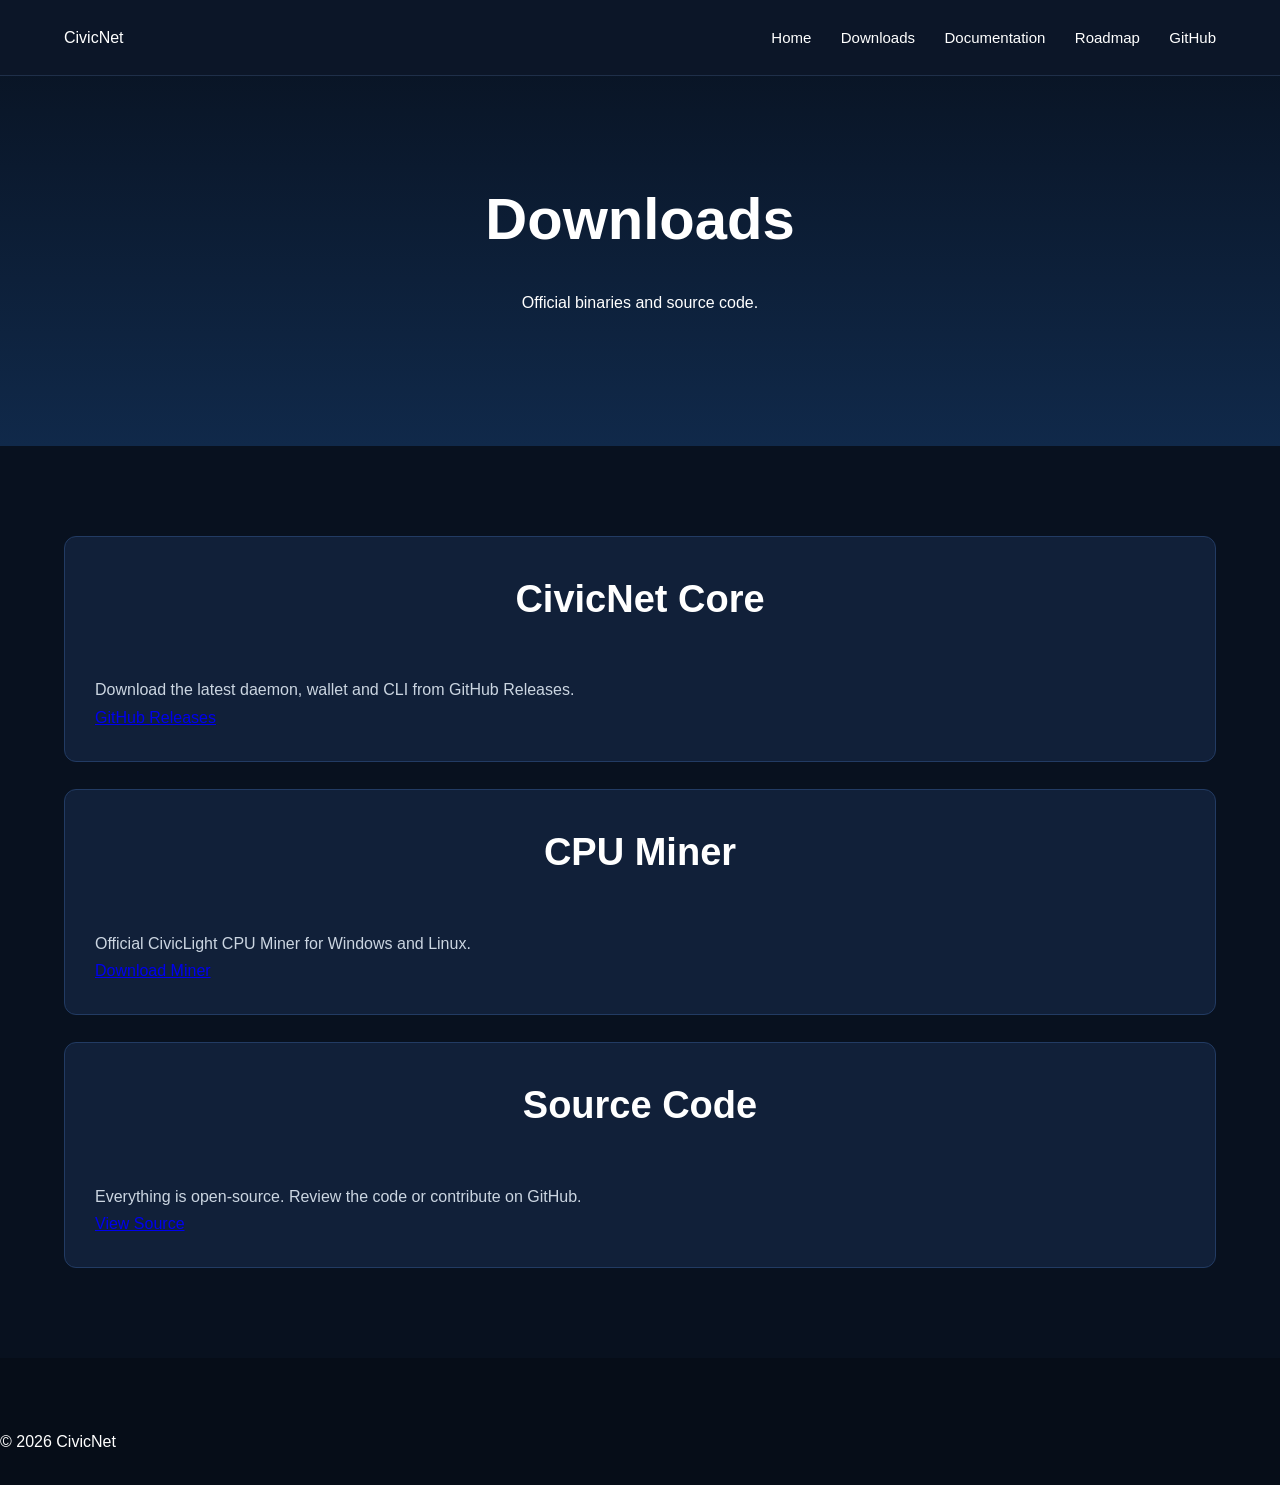
==== downloads.html @ 4aecd9e3 "Add files via upload" ====
<!DOCTYPE html>
<html lang="en">
<head>
<meta charset="UTF-8">
<meta name="viewport" content="width=device-width, initial-scale=1.0">
<title>CivicNet Downloads</title>

<link rel="stylesheet" href="style.css">
<script defer src="script.js"></script>
</head>

<body>

<header>

<div class="container nav">

<div class="logo">
CivicNet
</div>

<nav>

<a href="index.html">Home</a>
<a href="downloads.html">Downloads</a>
<a href="docs.html">Documentation</a>
<a href="roadmap.html">Roadmap</a>
<a href="https://github.com/CivicLight" target="_blank">GitHub</a>

</nav>

</div>

</header>

<section class="hero small">

<div class="container">

<h1>Downloads</h1>

<p>Official binaries and source code.</p>

</div>

</section>

<section>

<div class="container">

<div class="card">

<h2>CivicNet Core</h2>

<p>
Download the latest daemon, wallet and CLI from GitHub Releases.
</p>

<a class="button" href="https://github.com/CivicLight" target="_blank">
GitHub Releases
</a>

</div>

<br>

<div class="card">

<h2>CPU Miner</h2>

<p>
Official CivicLight CPU Miner for Windows and Linux.
</p>

<a class="button" href="https://github.com/CivicLight" target="_blank">
Download Miner
</a>

</div>

<br>

<div class="card">

<h2>Source Code</h2>

<p>
Everything is open-source.
Review the code or contribute on GitHub.
</p>

<a class="button" href="https://github.com/CivicLight" target="_blank">
View Source
</a>

</div>

</div>

</section>

<footer>

<p>
© <span id="year"></span> CivicNet
</p>

</footer>

</body>
</html>
---- style.css ----
/* ===========================
   CivicNet Official Website
   =========================== */

*{
    margin:0;
    padding:0;
    box-sizing:border-box;
}

html{
    scroll-behavior:smooth;
}

body{

    font-family:Arial,Helvetica,sans-serif;

    background:#08111f;

    color:#ffffff;

    line-height:1.7;

}

/* ========================= */

.container{

    width:90%;

    max-width:1200px;

    margin:auto;

}

/* ========================= */

header{

    position:fixed;

    top:0;

    left:0;

    width:100%;

    background:#0c1628;

    border-bottom:1px solid #1f2f49;

    z-index:999;

}

header .container{

    display:flex;

    justify-content:space-between;

    align-items:center;

    height:75px;

}

.logo h2{

    color:#4fd1ff;

    font-size:30px;

}

nav a{

    color:white;

    text-decoration:none;

    margin-left:25px;

    transition:.3s;

    font-size:15px;

}

nav a:hover{

    color:#4fd1ff;

}

/* ========================= */

.hero{

    padding-top:170px;

    padding-bottom:130px;

    text-align:center;

    background:linear-gradient(180deg,#08111f,#10294a);

}

.hero h1{

    font-size:58px;

    margin-bottom:20px;

}

.subtitle{

    color:#bfcde2;

    font-size:24px;

    margin-bottom:40px;

}

.hero-buttons{

    display:flex;

    justify-content:center;

    gap:20px;

    flex-wrap:wrap;

}

/* ========================= */

.btn{

    display:inline-block;

    background:#1d9bf0;

    color:white;

    padding:15px 35px;

    border-radius:8px;

    text-decoration:none;

    transition:.3s;

}

.btn:hover{

    transform:translateY(-3px);

    background:#32b1ff;

}

.secondary{

    background:#16a34a;

}

.secondary:hover{

    background:#1bc15b;

}

/* ========================= */

section{

    padding:90px 0;

}

section h2{

    text-align:center;

    font-size:38px;

    margin-bottom:45px;

}

/* ========================= */

.about p{

    max-width:900px;

    margin:auto;

    color:#c9d5e5;

    margin-bottom:20px;

    text-align:center;

}

/* ========================= */

.grid{

    display:grid;

    grid-template-columns:repeat(auto-fit,minmax(280px,1fr));

    gap:25px;

}

/* ========================= */

.card{

    background:#112039;

    border:1px solid #223b63;

    padding:30px;

    border-radius:12px;

    transition:.3s;

}

.card:hover{

    transform:translateY(-8px);

    border-color:#4fd1ff;

}

.card h3{

    margin-bottom:15px;

    color:#4fd1ff;

}

.card p{

    color:#cbd5e1;

}

/* ========================= */

table{

    width:100%;

    border-collapse:collapse;

    background:#112039;

    border-radius:10px;

    overflow:hidden;

}

table td{

    padding:18px;

    border-bottom:1px solid #233b61;

}

table tr:nth-child(even){

    background:#162947;

}

/* ========================= */

.done{

    border-left:5px solid #22c55e;

}

.progress{

    border-left:5px solid orange;

}

/* ========================= */

.cta{

    text-align:center;

    background:linear-gradient(90deg,#0b1830,#163962);

}

.cta p{

    margin-top:15px;

    margin-bottom:35px;

    color:#d8e6f6;

}

/* ========================= */

footer{

    background:#060d18;

    padding:70px 0 30px;

}

.footer-grid{

    display:grid;

    grid-template-columns:repeat(auto-fit,minmax(250px,1fr));

    gap:40px;

}

footer h3{

    margin-bottom:15px;

    color:#4fd1ff;

}

footer ul{

    list-style:none;

}

footer li{

    margin-bottom:10px;

}

footer a{

    color:#b8c7dc;

    text-decoration:none;

}

footer a:hover{

    color:#4fd1ff;

}

hr{

    border:none;

    border-top:1px solid #223654;

    margin:40px 0;

}

.copyright{

    text-align:center;

    color:#90a5c0;

}

/* ========================= */

@media(max-width:900px){

header .container{

    flex-direction:column;

    height:auto;

    padding:20px;

}

nav{

    margin-top:15px;

}

nav a{

    display:inline-block;

    margin:10px;

}

.hero{

    padding-top:220px;

}

.hero h1{

    font-size:42px;

}

.subtitle{

    font-size:20px;

}

section h2{

    font-size:30px;

}

}

/* ========================= */

::-webkit-scrollbar{

    width:10px;

}

::-webkit-scrollbar-track{

    background:#08111f;

}

::-webkit-scrollbar-thumb{

    background:#214b83;

}

::-webkit-scrollbar-thumb:hover{

    background:#4fd1ff;

}
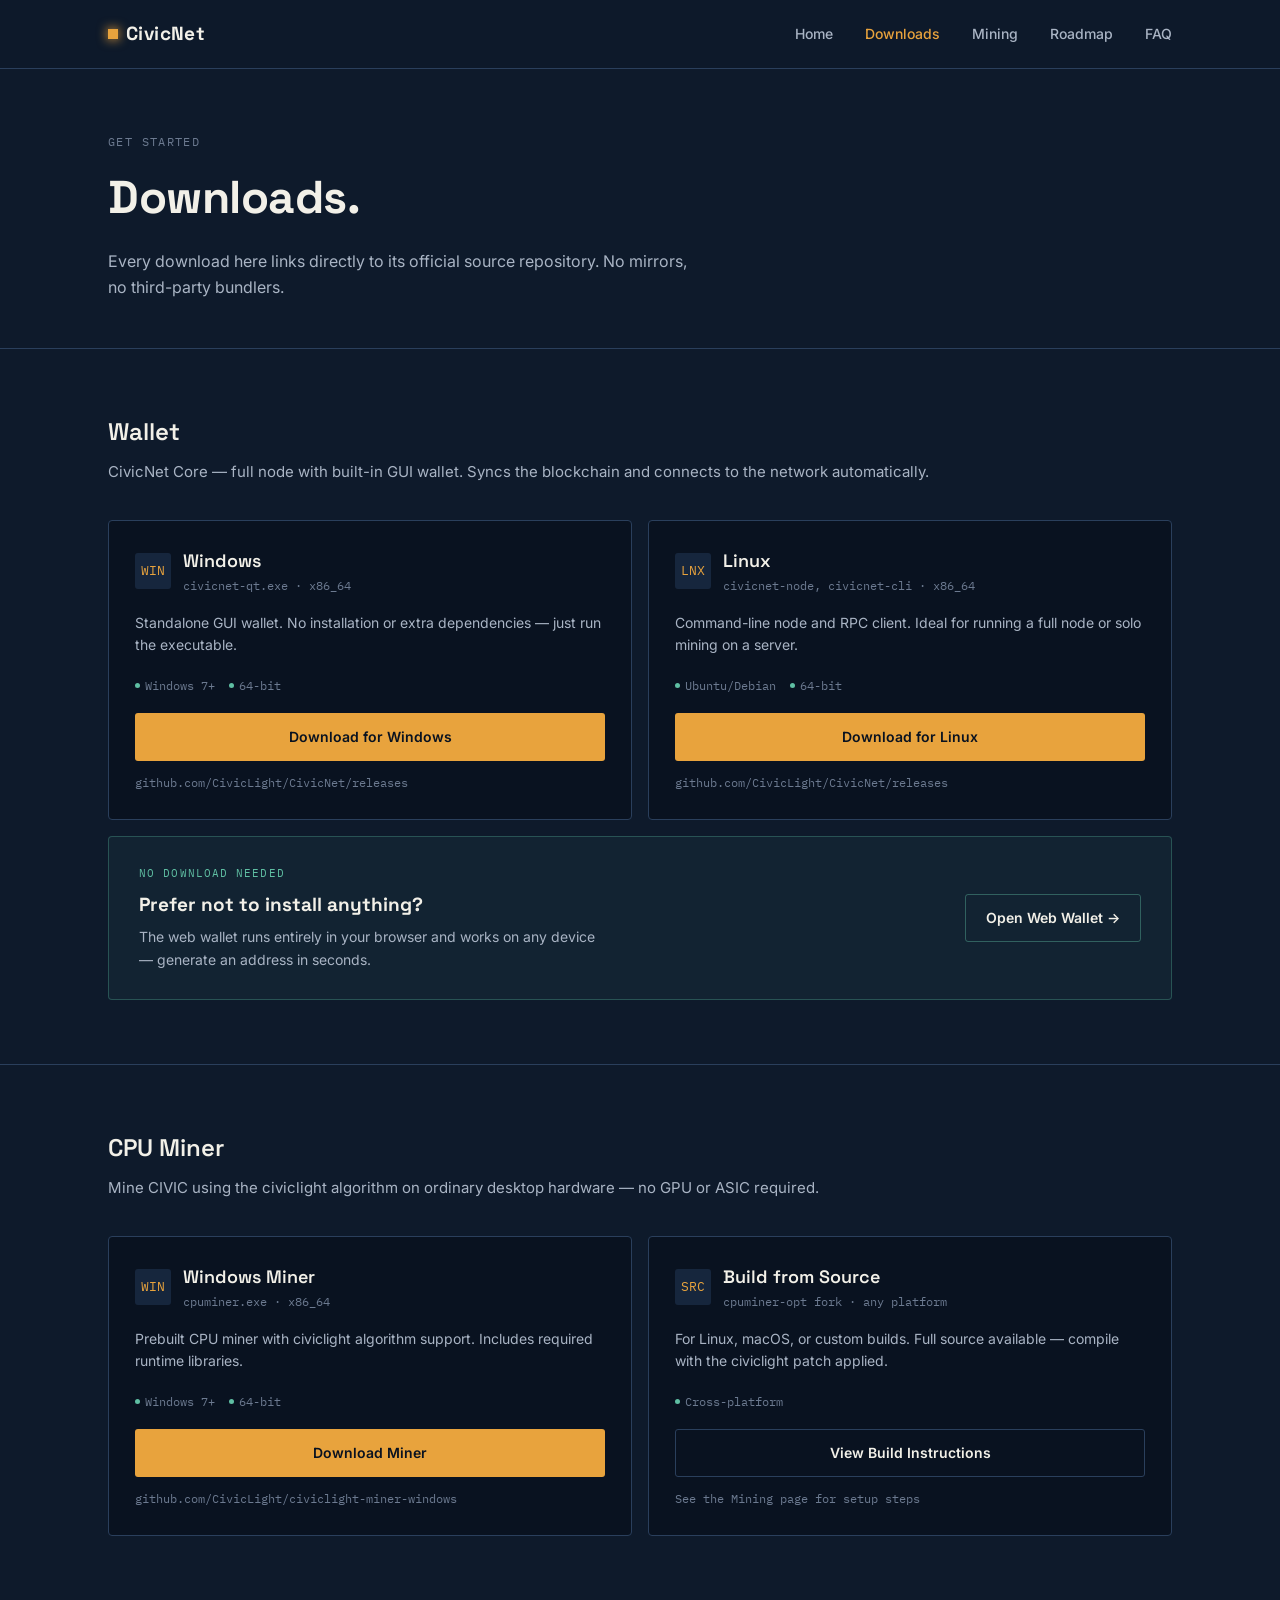
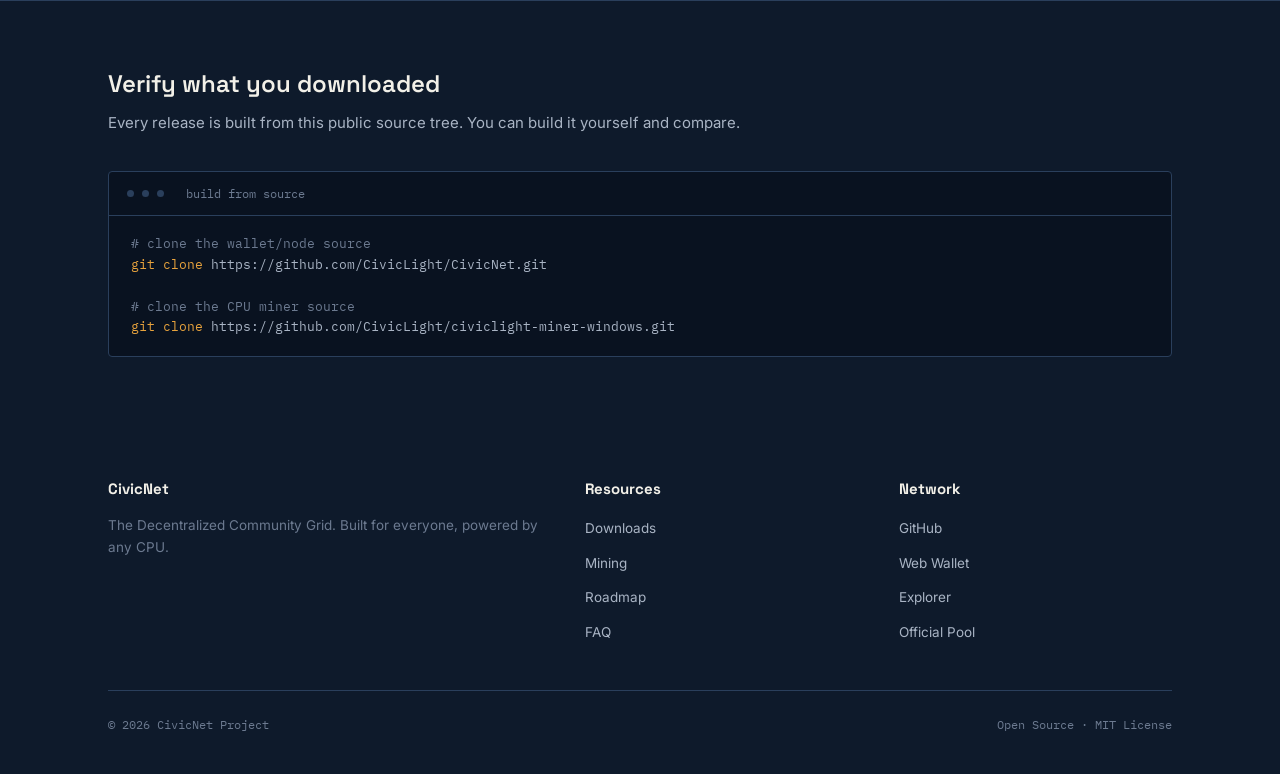
==== commit b38cb083: "Update downloads.html" ====
--- a/downloads.html
+++ b/downloads.html
@@ -3,110 +3,322 @@
 <head>
 <meta charset="UTF-8">
 <meta name="viewport" content="width=device-width, initial-scale=1.0">
-<title>CivicNet Downloads</title>
-
-<link rel="stylesheet" href="style.css">
-<script defer src="script.js"></script>
+<title>Downloads | CivicNet</title>
+<meta name="description" content="Download the CivicNet wallet and CPU miner for Windows and Linux.">
+<link rel="preconnect" href="https://fonts.googleapis.com">
+<link rel="preconnect" href="https://fonts.gstatic.com" crossorigin>
+<link href="https://fonts.googleapis.com/css2?family=Space+Grotesk:wght@400;500;600;700&family=Inter:wght@400;500;600&family=IBM+Plex+Mono:wght@400;500;600&display=swap" rel="stylesheet">
+<style>
+  :root {
+    --bg: #0e1a2b;
+    --bg-deep: #091220;
+    --surface: #16263d;
+    --surface-hi: #1c3050;
+    --line: #2a3f5c;
+    --amber: #e8a33d;
+    --amber-dim: #b57e2b;
+    --teal: #5fbfa3;
+    --text: #f2f0e8;
+    --text-dim: #a9b4c4;
+    --text-faint: #6c7a90;
+    --font-display: 'Space Grotesk', sans-serif;
+    --font-body: 'Inter', sans-serif;
+    --font-mono: 'IBM Plex Mono', monospace;
+  }
+  * { box-sizing: border-box; margin: 0; padding: 0; }
+  html { scroll-behavior: smooth; }
+  body {
+    background: var(--bg);
+    color: var(--text);
+    font-family: var(--font-body);
+    line-height: 1.6;
+    -webkit-font-smoothing: antialiased;
+  }
+  .wrap { max-width: 1120px; margin: 0 auto; padding: 0 28px; }
+  a { color: inherit; text-decoration: none; }
+
+  header {
+    position: sticky; top: 0; z-index: 50;
+    background: rgba(14, 26, 43, 0.88);
+    backdrop-filter: blur(10px);
+    border-bottom: 1px solid var(--line);
+  }
+  header .wrap { height: 68px; display: flex; align-items: center; justify-content: space-between; }
+  .logo { font-family: var(--font-display); font-weight: 700; font-size: 19px; letter-spacing: 0.02em; display: flex; align-items: center; gap: 8px; }
+  .logo .mark { width: 10px; height: 10px; background: var(--amber); box-shadow: 0 0 10px 2px rgba(232,163,61,0.6); }
+  nav { display: flex; gap: 32px; }
+  nav a { font-size: 14px; font-weight: 500; color: var(--text-dim); transition: color 0.15s; }
+  nav a:hover { color: var(--text); }
+  nav a.active { color: var(--amber); }
+
+  .page-head { padding: 64px 0 48px; border-bottom: 1px solid var(--line); }
+  .section-eyebrow { font-family: var(--font-mono); font-size: 11.5px; letter-spacing: 0.12em; text-transform: uppercase; color: var(--text-faint); margin-bottom: 10px; }
+  .page-head h1 { font-family: var(--font-display); font-size: clamp(32px, 4.5vw, 46px); font-weight: 700; letter-spacing: -0.01em; margin-bottom: 14px; }
+  .page-head p { color: var(--text-dim); font-size: 16px; max-width: 600px; }
+
+  section { padding: 64px 0; border-bottom: 1px solid var(--line); }
+  section:last-of-type { border-bottom: none; }
+  .section-head { margin-bottom: 36px; }
+  .section-head h2 { font-family: var(--font-display); font-size: 24px; font-weight: 600; }
+  .section-head p { margin-top: 8px; color: var(--text-dim); font-size: 15px; }
+
+  /* download cards */
+  .dl-grid { display: grid; grid-template-columns: repeat(2, 1fr); gap: 16px; }
+  .dl-card {
+    border: 1px solid var(--line);
+    border-radius: 4px;
+    padding: 26px;
+    background: var(--bg-deep);
+    display: flex;
+    flex-direction: column;
+    transition: border-color 0.15s;
+  }
+  .dl-card:hover { border-color: var(--amber-dim); }
+  .dl-card-top { display: flex; align-items: center; gap: 12px; margin-bottom: 16px; }
+  .os-icon {
+    width: 36px; height: 36px;
+    border-radius: 3px;
+    background: var(--surface);
+    display: flex; align-items: center; justify-content: center;
+    font-family: var(--font-mono);
+    font-size: 13px;
+    color: var(--amber);
+    flex-shrink: 0;
+  }
+  .dl-card h3 { font-family: var(--font-display); font-size: 18px; font-weight: 600; }
+  .dl-card .platform { font-family: var(--font-mono); font-size: 11.5px; color: var(--text-faint); margin-top: 2px; }
+  .dl-card p.desc { font-size: 14px; color: var(--text-dim); margin-bottom: 20px; flex-grow: 1; }
+  .dl-card .meta { display: flex; gap: 14px; margin-bottom: 18px; font-family: var(--font-mono); font-size: 11.5px; color: var(--text-faint); }
+  .dl-card .meta span { display: flex; align-items: center; gap: 5px; }
+  .dl-card .meta .dot { width: 5px; height: 5px; border-radius: 50%; background: var(--teal); }
+
+  .btn {
+    font-family: var(--font-body); font-weight: 600; font-size: 14px;
+    padding: 12px 20px; border-radius: 3px;
+    display: inline-flex; align-items: center; justify-content: center; gap: 8px;
+    transition: all 0.15s; border: 1px solid transparent; width: 100%;
+  }
+  .btn-primary { background: var(--amber); color: var(--bg-deep); }
+  .btn-primary:hover { background: #f3b656; }
+  .btn-outline { border-color: var(--line); color: var(--text); }
+  .btn-outline:hover { border-color: var(--amber-dim); background: var(--surface); }
+  .btn-ghost { color: var(--text-dim); font-size: 13px; padding: 8px 0; width: auto; }
+  .btn-ghost:hover { color: var(--amber); }
+
+  .source-note {
+    font-family: var(--font-mono); font-size: 12px; color: var(--text-faint);
+    margin-top: 12px; display: flex; align-items: center; gap: 6px;
+  }
+  .source-note svg { flex-shrink: 0; opacity: 0.7; }
+  .source-note a { color: var(--text-dim); border-bottom: 1px dotted var(--line); }
+  .source-note a:hover { color: var(--amber); }
+
+  /* web wallet callout */
+  .callout {
+    border: 1px solid rgba(95,191,163,0.3);
+    background: rgba(95,191,163,0.06);
+    border-radius: 4px;
+    padding: 28px 30px;
+    display: flex;
+    align-items: center;
+    justify-content: space-between;
+    gap: 24px;
+  }
+  .callout-text .tag { font-family: var(--font-mono); font-size: 11px; letter-spacing: 0.1em; text-transform: uppercase; color: var(--teal); margin-bottom: 8px; }
+  .callout-text h3 { font-family: var(--font-display); font-size: 19px; margin-bottom: 6px; }
+  .callout-text p { color: var(--text-dim); font-size: 14px; max-width: 460px; }
+  .callout .btn { width: auto; white-space: nowrap; border-color: rgba(95,191,163,0.4); }
+  .callout .btn:hover { background: rgba(95,191,163,0.12); }
+
+  /* verify panel */
+  .specs-panel { background: var(--bg-deep); border: 1px solid var(--line); border-radius: 4px; overflow: hidden; }
+  .specs-panel-head { display: flex; align-items: center; gap: 8px; padding: 12px 18px; border-bottom: 1px solid var(--line); font-family: var(--font-mono); font-size: 12px; color: var(--text-faint); }
+  .specs-panel-head .dot { width: 7px; height: 7px; border-radius: 50%; background: var(--line); }
+  .code-block { padding: 18px 22px; font-family: var(--font-mono); font-size: 13px; color: var(--text-dim); overflow-x: auto; }
+  .code-block .cmd { color: var(--amber); }
+  .code-block .comment { color: var(--text-faint); }
+
+  footer { padding: 56px 0 40px; }
+  .footer-grid { display: grid; grid-template-columns: 1.6fr 1fr 1fr; gap: 40px; padding-bottom: 36px; }
+  .footer-grid h3 { font-family: var(--font-display); font-size: 15px; margin-bottom: 14px; }
+  .footer-grid p { color: var(--text-faint); font-size: 13.5px; }
+  .footer-grid ul { list-style: none; }
+  .footer-grid li { margin-bottom: 9px; }
+  .footer-grid a { color: var(--text-dim); font-size: 13.5px; transition: color 0.15s; }
+  .footer-grid a:hover { color: var(--amber); }
+  .footer-bottom { border-top: 1px solid var(--line); padding-top: 24px; display: flex; justify-content: space-between; font-family: var(--font-mono); font-size: 12px; color: var(--text-faint); }
+
+  @media (max-width: 860px) {
+    nav { display: none; }
+    .dl-grid { grid-template-columns: 1fr; }
+    .callout { flex-direction: column; align-items: flex-start; }
+    .callout .btn { width: 100%; }
+    .footer-grid { grid-template-columns: 1fr; gap: 28px; }
+    .footer-bottom { flex-direction: column; gap: 8px; }
+  }
+  :focus-visible { outline: 2px solid var(--amber); outline-offset: 2px; }
+</style>
 </head>
-
 <body>
 
 <header>
-
-<div class="container nav">
-
-<div class="logo">
-CivicNet
+  <div class="wrap">
+    <a href="index.html" class="logo"><span class="mark"></span>CivicNet</a>
+    <nav>
+      <a href="index.html">Home</a>
+      <a href="downloads.html" class="active">Downloads</a>
+      <a href="mining.html">Mining</a>
+      <a href="roadmap.html">Roadmap</a>
+      <a href="faq.html">FAQ</a>
+    </nav>
+  </div>
+</header>
+
+<div class="page-head">
+  <div class="wrap">
+    <div class="section-eyebrow">Get Started</div>
+    <h1>Downloads.</h1>
+    <p>Every download here links directly to its official source repository. No mirrors, no third-party bundlers.</p>
+  </div>
 </div>
 
-<nav>
-
-<a href="index.html">Home</a>
-<a href="downloads.html">Downloads</a>
-<a href="docs.html">Documentation</a>
-<a href="roadmap.html">Roadmap</a>
-<a href="https://github.com/CivicLight" target="_blank">GitHub</a>
-
-</nav>
-
-</div>
-
-</header>
-
-<section class="hero small">
-
-<div class="container">
-
-<h1>Downloads</h1>
-
-<p>Official binaries and source code.</p>
-
-</div>
-
+<section>
+  <div class="wrap">
+    <div class="section-head">
+      <h2>Wallet</h2>
+      <p>CivicNet Core &mdash; full node with built-in GUI wallet. Syncs the blockchain and connects to the network automatically.</p>
+    </div>
+    <div class="dl-grid">
+
+      <div class="dl-card">
+        <div class="dl-card-top">
+          <div class="os-icon">WIN</div>
+          <div>
+            <h3>Windows</h3>
+            <div class="platform">civicnet-qt.exe &middot; x86_64</div>
+          </div>
+        </div>
+        <p class="desc">Standalone GUI wallet. No installation or extra dependencies &mdash; just run the executable.</p>
+        <div class="meta"><span><span class="dot"></span>Windows 7+</span><span><span class="dot"></span>64-bit</span></div>
+        <a href="https://github.com/CivicLight/CivicNet/releases/latest" class="btn btn-primary" target="_blank">Download for Windows</a>
+        <div class="source-note">github.com/CivicLight/CivicNet/releases</div>
+      </div>
+
+      <div class="dl-card">
+        <div class="dl-card-top">
+          <div class="os-icon">LNX</div>
+          <div>
+            <h3>Linux</h3>
+            <div class="platform">civicnet-node, civicnet-cli &middot; x86_64</div>
+          </div>
+        </div>
+        <p class="desc">Command-line node and RPC client. Ideal for running a full node or solo mining on a server.</p>
+        <div class="meta"><span><span class="dot"></span>Ubuntu/Debian</span><span><span class="dot"></span>64-bit</span></div>
+        <a href="https://github.com/CivicLight/CivicNet/releases/latest" class="btn btn-primary" target="_blank">Download for Linux</a>
+        <div class="source-note">github.com/CivicLight/CivicNet/releases</div>
+      </div>
+
+    </div>
+
+    <div class="callout" style="margin-top: 16px;">
+      <div class="callout-text">
+        <div class="tag">No download needed</div>
+        <h3>Prefer not to install anything?</h3>
+        <p>The web wallet runs entirely in your browser and works on any device &mdash; generate an address in seconds.</p>
+      </div>
+      <a href="https://webwallet.civiclight.xyz" class="btn btn-outline" target="_blank">Open Web Wallet →</a>
+    </div>
+  </div>
 </section>
 
 <section>
-
-<div class="container">
-
-<div class="card">
-
-<h2>CivicNet Core</h2>
-
-<p>
-Download the latest daemon, wallet and CLI from GitHub Releases.
-</p>
-
-<a class="button" href="https://github.com/CivicLight" target="_blank">
-GitHub Releases
-</a>
-
-</div>
-
-<br>
-
-<div class="card">
-
-<h2>CPU Miner</h2>
-
-<p>
-Official CivicLight CPU Miner for Windows and Linux.
-</p>
-
-<a class="button" href="https://github.com/CivicLight" target="_blank">
-Download Miner
-</a>
-
-</div>
-
-<br>
-
-<div class="card">
-
-<h2>Source Code</h2>
-
-<p>
-Everything is open-source.
-Review the code or contribute on GitHub.
-</p>
-
-<a class="button" href="https://github.com/CivicLight" target="_blank">
-View Source
-</a>
-
-</div>
-
-</div>
-
+  <div class="wrap">
+    <div class="section-head">
+      <h2>CPU Miner</h2>
+      <p>Mine CIVIC using the civiclight algorithm on ordinary desktop hardware &mdash; no GPU or ASIC required.</p>
+    </div>
+    <div class="dl-grid">
+
+      <div class="dl-card">
+        <div class="dl-card-top">
+          <div class="os-icon">WIN</div>
+          <div>
+            <h3>Windows Miner</h3>
+            <div class="platform">cpuminer.exe &middot; x86_64</div>
+          </div>
+        </div>
+        <p class="desc">Prebuilt CPU miner with civiclight algorithm support. Includes required runtime libraries.</p>
+        <div class="meta"><span><span class="dot"></span>Windows 7+</span><span><span class="dot"></span>64-bit</span></div>
+        <a href="https://github.com/CivicLight/civiclight-miner-windows/releases/latest" class="btn btn-primary" target="_blank">Download Miner</a>
+        <div class="source-note">github.com/CivicLight/civiclight-miner-windows</div>
+      </div>
+
+      <div class="dl-card">
+        <div class="dl-card-top">
+          <div class="os-icon">SRC</div>
+          <div>
+            <h3>Build from Source</h3>
+            <div class="platform">cpuminer-opt fork &middot; any platform</div>
+          </div>
+        </div>
+        <p class="desc">For Linux, macOS, or custom builds. Full source available &mdash; compile with the civiclight patch applied.</p>
+        <div class="meta"><span><span class="dot"></span>Cross-platform</span></div>
+        <a href="mining.html" class="btn btn-outline">View Build Instructions</a>
+        <div class="source-note">See the Mining page for setup steps</div>
+      </div>
+
+    </div>
+  </div>
 </section>
 
+<section>
+  <div class="wrap">
+    <div class="section-head">
+      <h2>Verify what you downloaded</h2>
+      <p>Every release is built from this public source tree. You can build it yourself and compare.</p>
+    </div>
+    <div class="specs-panel">
+      <div class="specs-panel-head"><span class="dot"></span><span class="dot"></span><span class="dot"></span>&nbsp;&nbsp;build from source</div>
+      <div class="code-block"><span class="comment"># clone the wallet/node source</span><br>
+<span class="cmd">git clone</span> https://github.com/CivicLight/CivicNet.git<br><br>
+<span class="comment"># clone the CPU miner source</span><br>
+<span class="cmd">git clone</span> https://github.com/CivicLight/civiclight-miner-windows.git</div>
+    </div>
+  </div>
+</section>
+
 <footer>
-
-<p>
-© <span id="year"></span> CivicNet
-</p>
-
+  <div class="wrap">
+    <div class="footer-grid">
+      <div>
+        <h3>CivicNet</h3>
+        <p>The Decentralized Community Grid. Built for everyone, powered by any CPU.</p>
+      </div>
+      <div>
+        <h3>Resources</h3>
+        <ul>
+          <li><a href="downloads.html">Downloads</a></li>
+          <li><a href="mining.html">Mining</a></li>
+          <li><a href="roadmap.html">Roadmap</a></li>
+          <li><a href="faq.html">FAQ</a></li>
+        </ul>
+      </div>
+      <div>
+        <h3>Network</h3>
+        <ul>
+          <li><a href="https://github.com/CivicLight" target="_blank">GitHub</a></li>
+          <li><a href="https://webwallet.civiclight.xyz" target="_blank">Web Wallet</a></li>
+          <li><a href="https://explorer.civiclight.xyz" target="_blank">Explorer</a></li>
+          <li><a href="https://pool.civiclight.xyz" target="_blank">Official Pool</a></li>
+        </ul>
+      </div>
+    </div>
+    <div class="footer-bottom">
+      <span>&copy; 2026 CivicNet Project</span>
+      <span>Open Source &middot; MIT License</span>
+    </div>
+  </div>
 </footer>
 
 </body>
-</html>+</html>
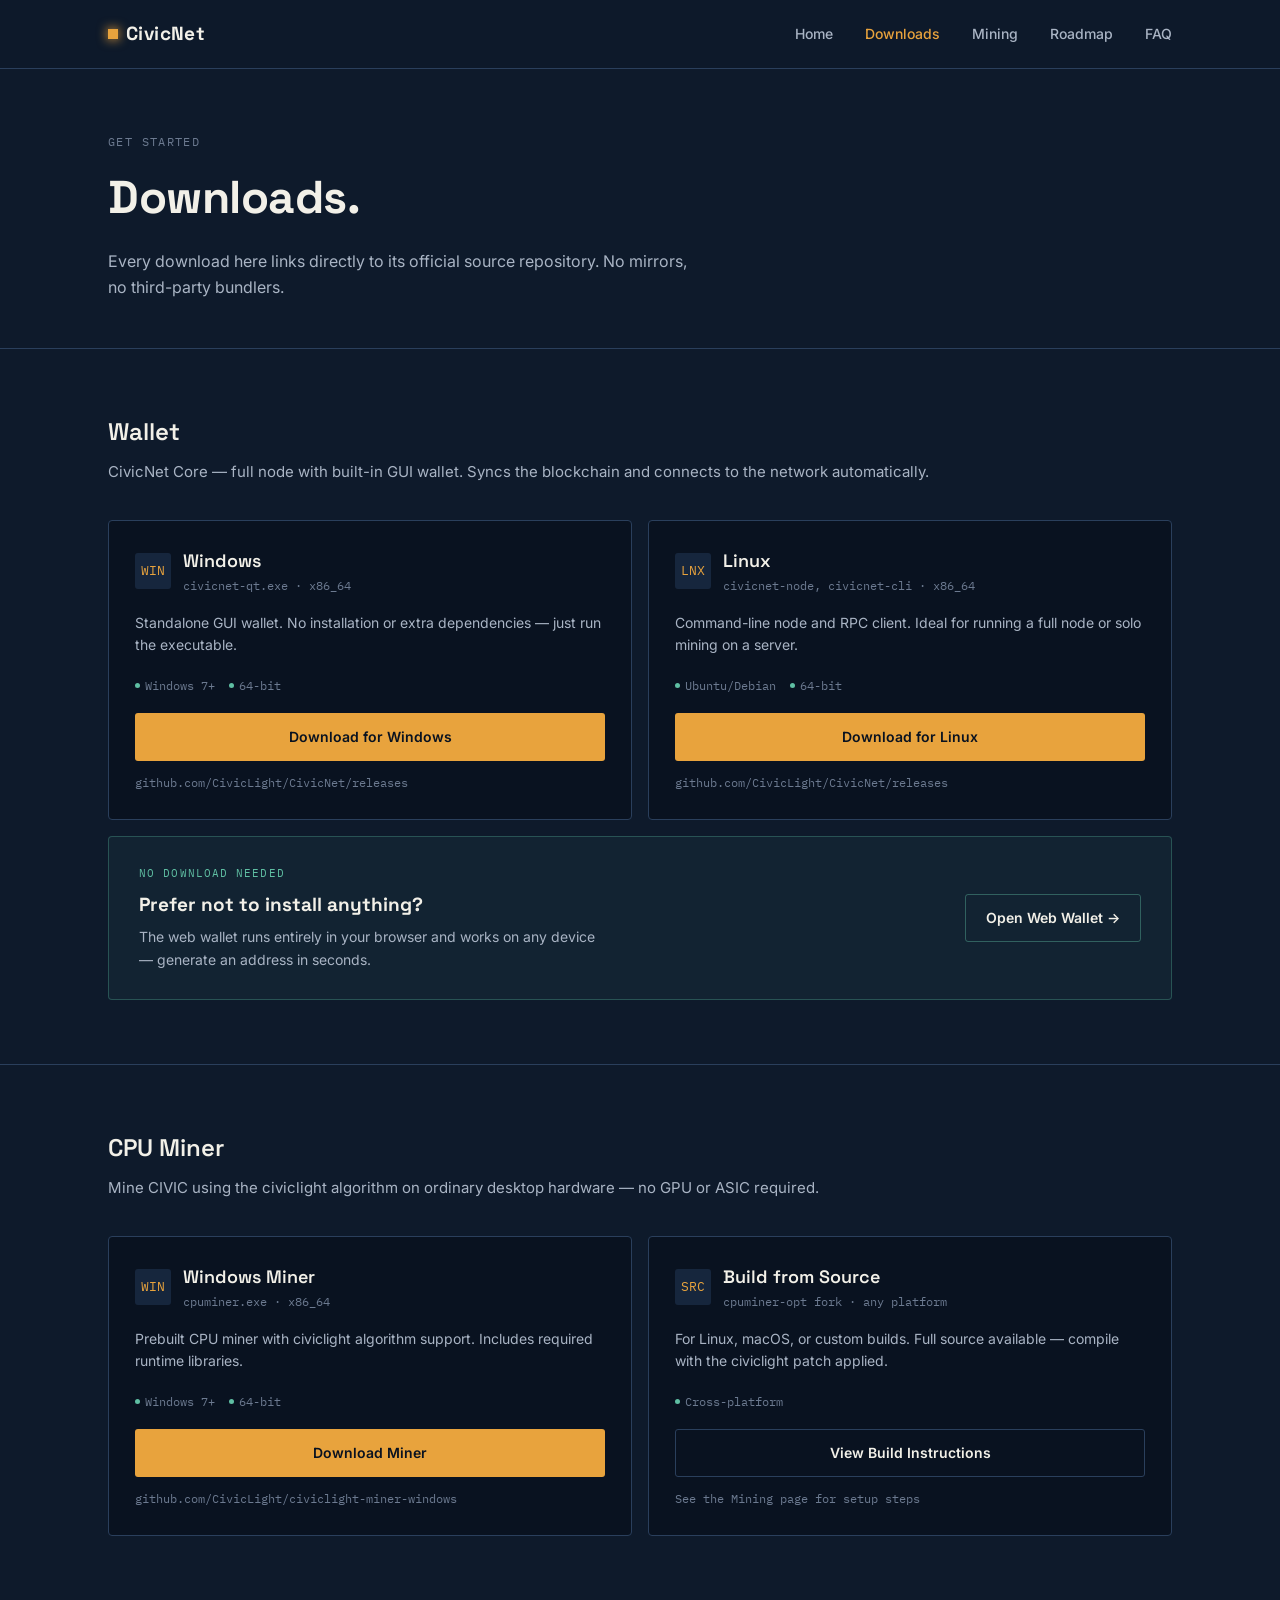
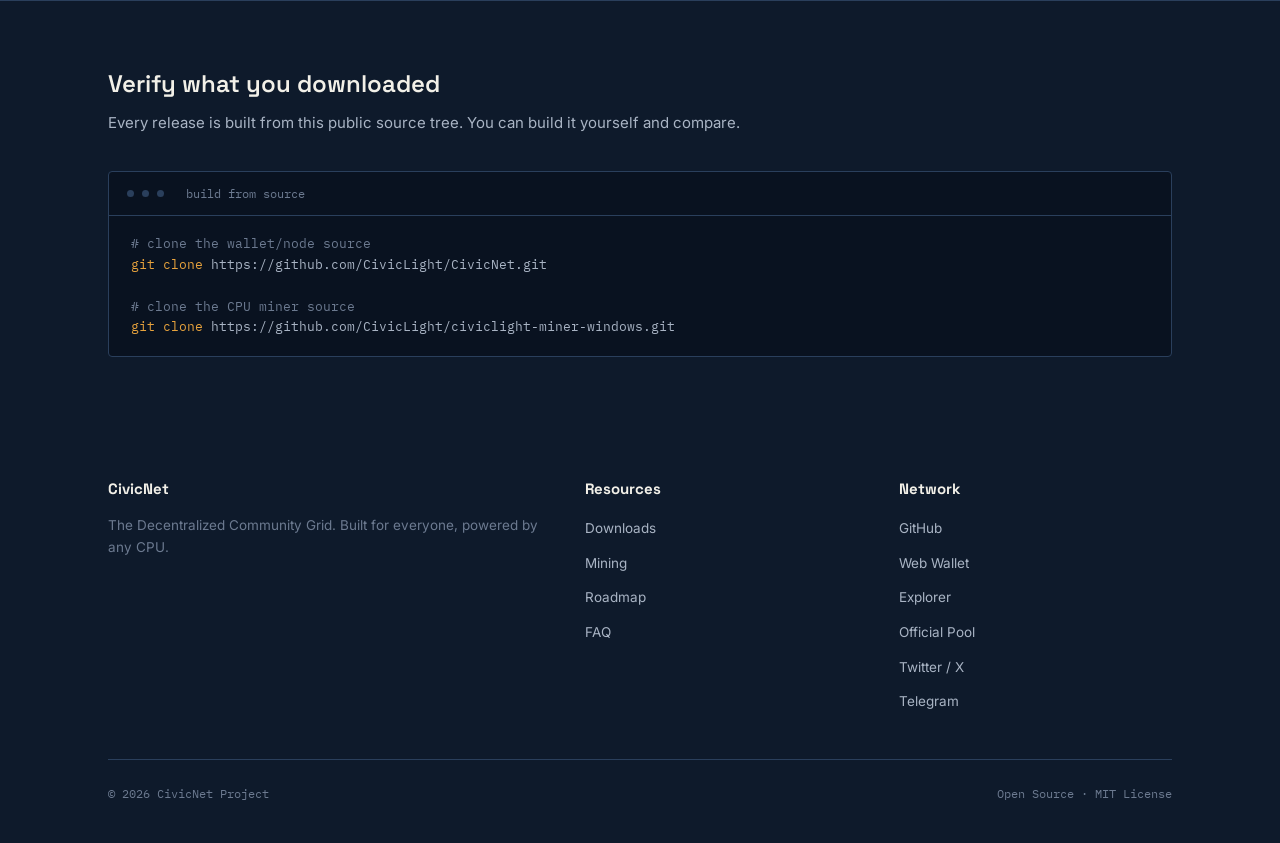
==== commit c6cd2638: "Update downloads.html" ====
--- a/downloads.html
+++ b/downloads.html
@@ -310,6 +310,8 @@
           <li><a href="https://webwallet.civiclight.xyz" target="_blank">Web Wallet</a></li>
           <li><a href="https://explorer.civiclight.xyz" target="_blank">Explorer</a></li>
           <li><a href="https://pool.civiclight.xyz" target="_blank">Official Pool</a></li>
+          <li><a href="https://x.com/civiclight_" target="_blank">Twitter / X</a></li>
+          <li><a href="https://t.me/civiclight" target="_blank">Telegram</a></li>
         </ul>
       </div>
     </div>
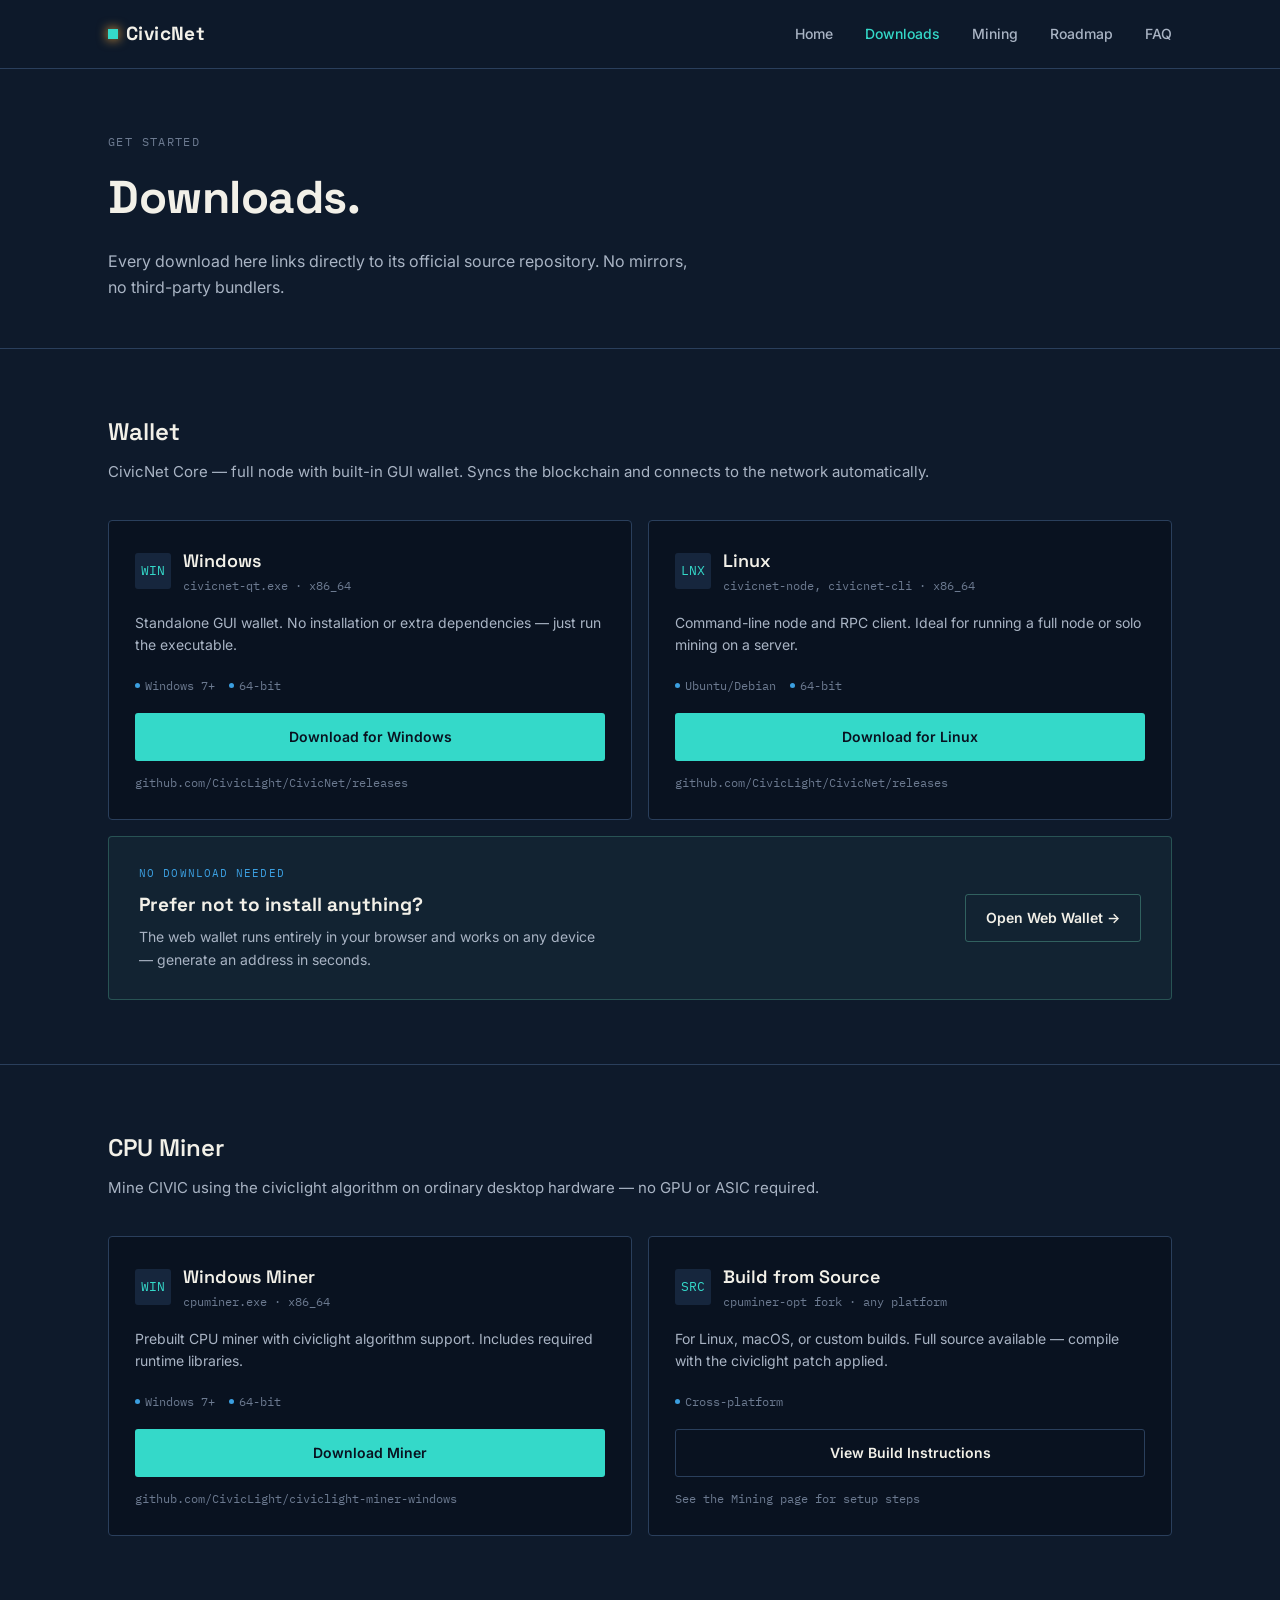
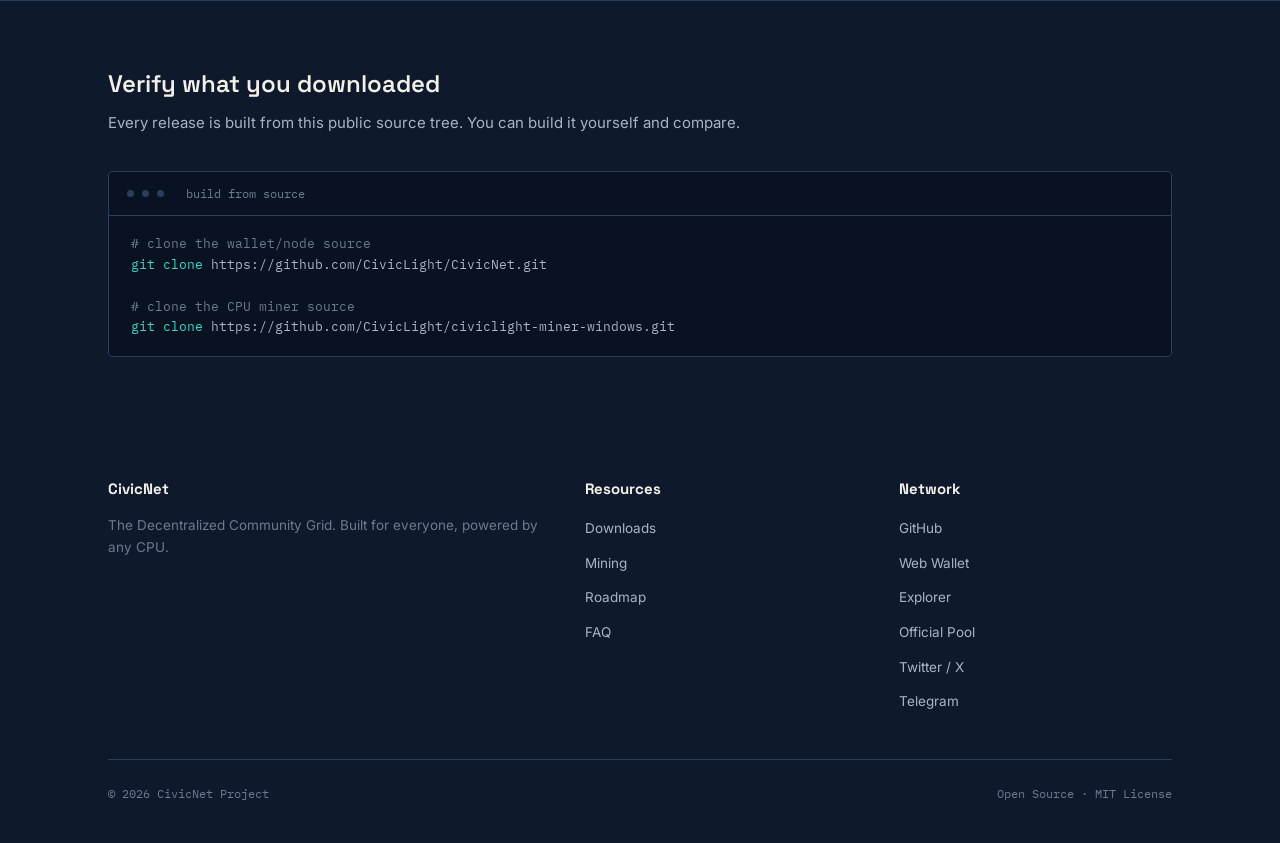
==== commit 7530d05b: "Update downloads.html" ====
--- a/downloads.html
+++ b/downloads.html
@@ -3,6 +3,10 @@
 <head>
 <meta charset="UTF-8">
 <meta name="viewport" content="width=device-width, initial-scale=1.0">
+<link rel="icon" type="image/png" sizes="32x32" href="favicon-32.png">
+<link rel="icon" type="image/png" sizes="16x16" href="favicon-16.png">
+<link rel="icon" type="image/x-icon" href="favicon.ico">
+<link rel="apple-touch-icon" href="apple-touch-icon.png">
 <title>Downloads | CivicNet</title>
 <meta name="description" content="Download the CivicNet wallet and CPU miner for Windows and Linux.">
 <link rel="preconnect" href="https://fonts.googleapis.com">
@@ -15,9 +19,9 @@
     --surface: #16263d;
     --surface-hi: #1c3050;
     --line: #2a3f5c;
-    --amber: #e8a33d;
-    --amber-dim: #b57e2b;
-    --teal: #5fbfa3;
+    --amber: #34d9c9;
+    --amber-dim: #279e92;
+    --teal: #3b9fe0;
     --text: #f2f0e8;
     --text-dim: #a9b4c4;
     --text-faint: #6c7a90;
@@ -163,7 +167,7 @@
 
 <header>
   <div class="wrap">
-    <a href="index.html" class="logo"><span class="mark"></span>CivicNet</a>
+    <a href="index.html" class="logo"><img class="mark" src="logo-header.png" alt="">CivicNet</a>
     <nav>
       <a href="index.html">Home</a>
       <a href="downloads.html" class="active">Downloads</a>
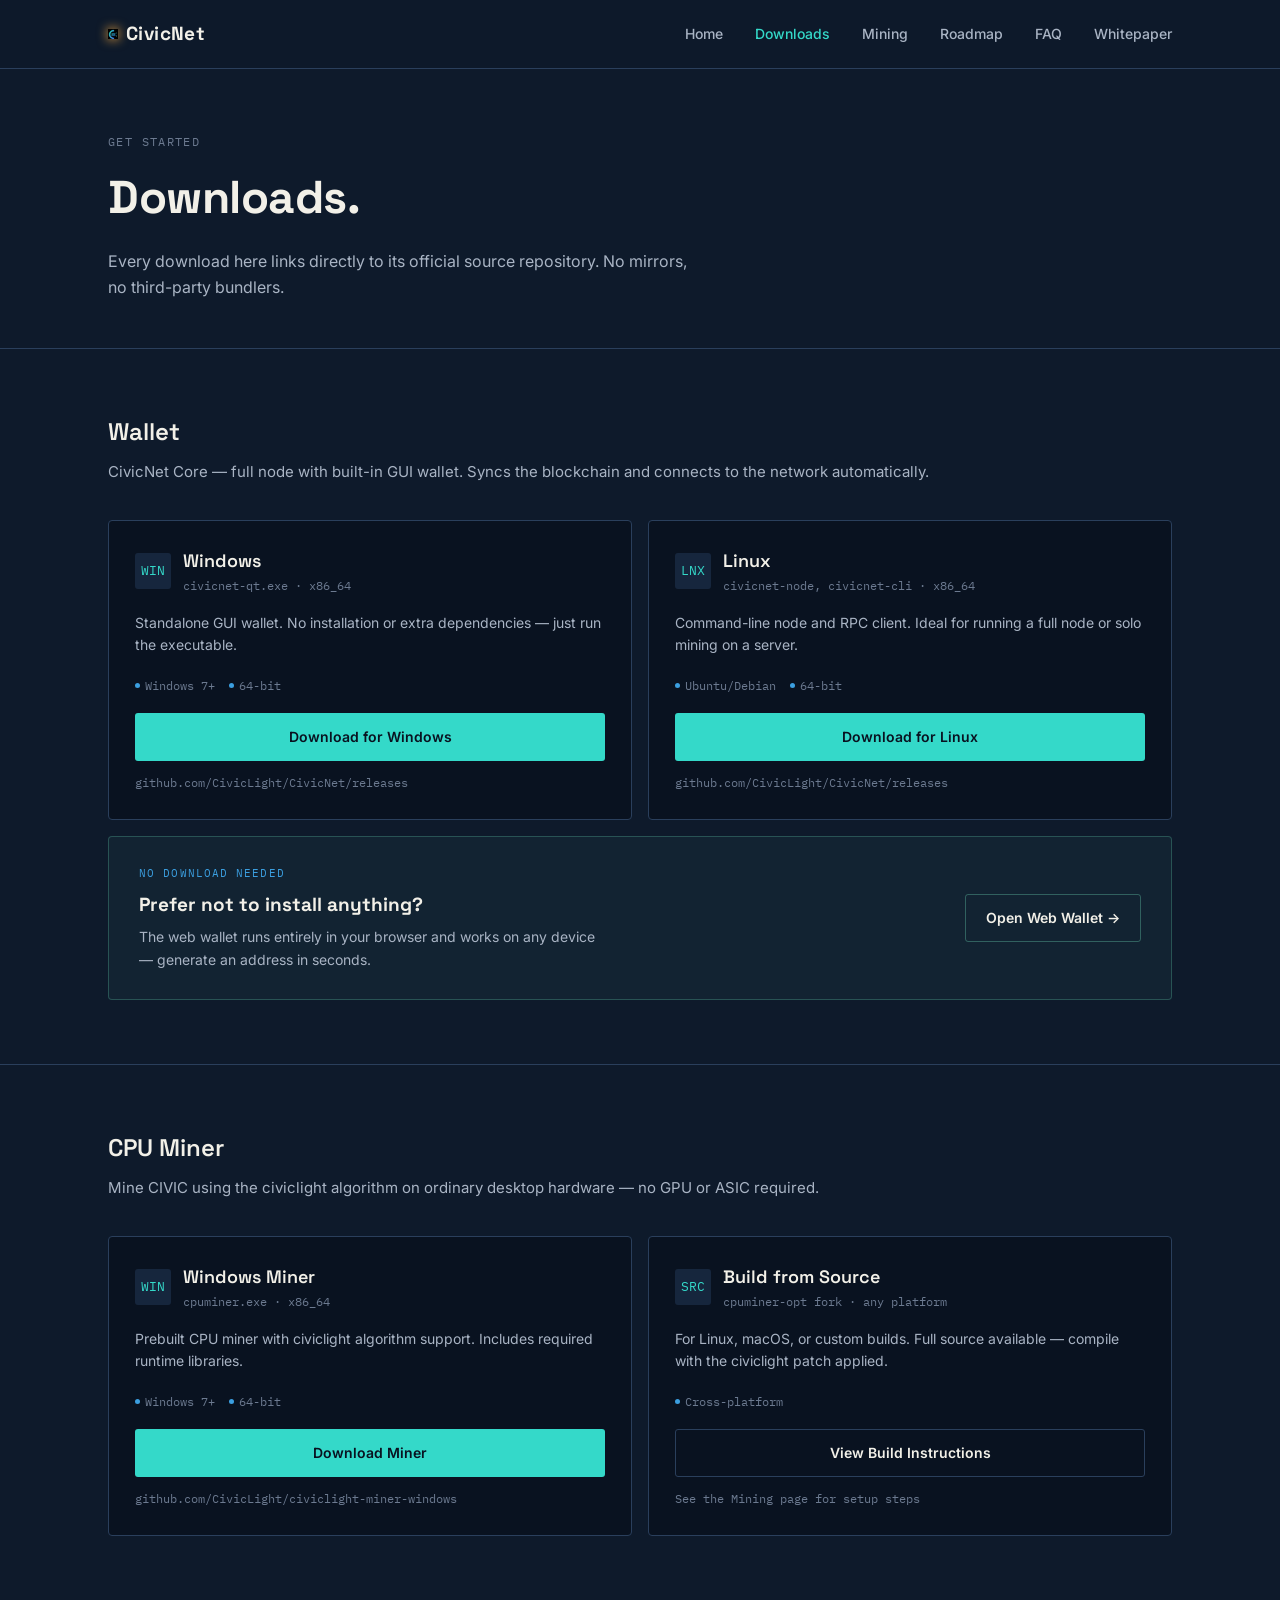
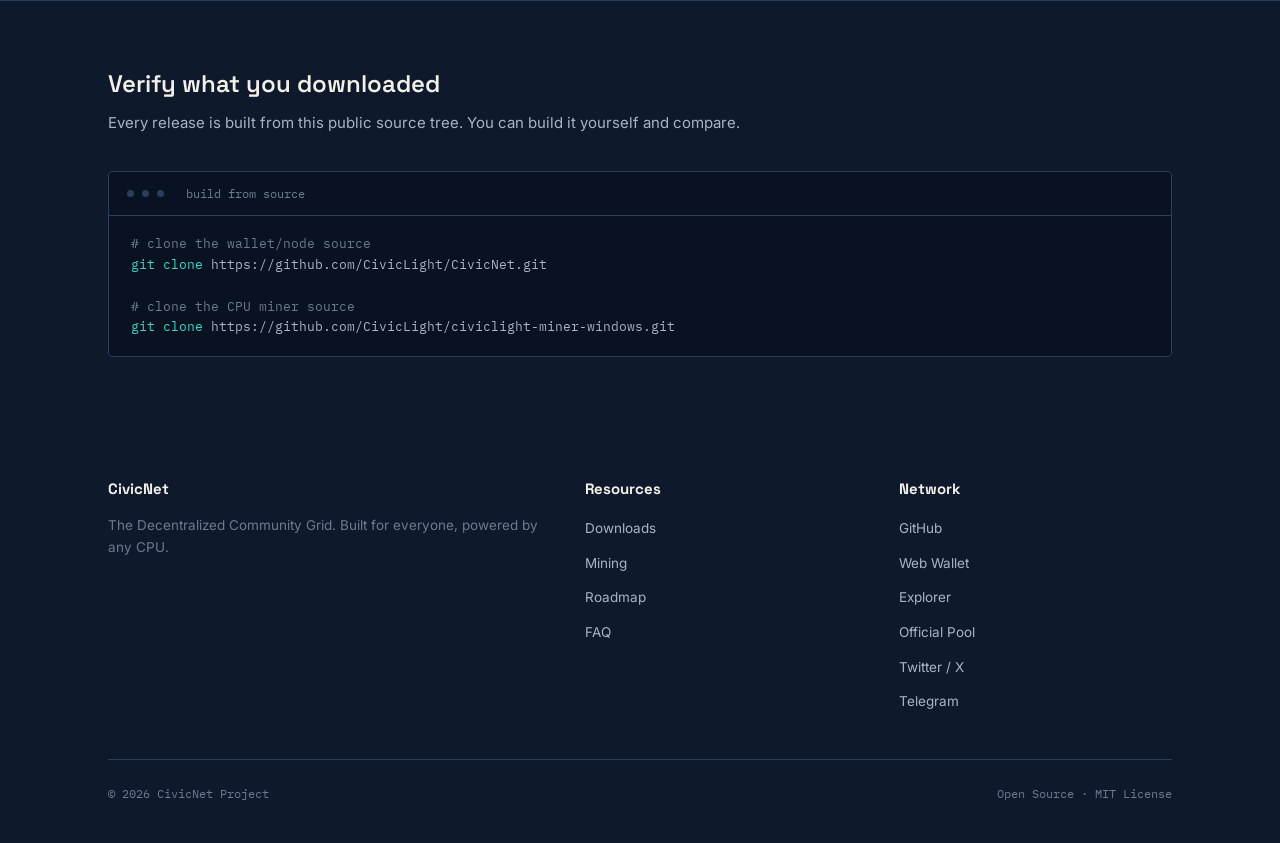
==== commit 4af88e86: "Update downloads.html" ====
--- a/downloads.html
+++ b/downloads.html
@@ -174,6 +174,7 @@
       <a href="mining.html">Mining</a>
       <a href="roadmap.html">Roadmap</a>
       <a href="faq.html">FAQ</a>
+      <a href="whitepaper.html">Whitepaper</a>
     </nav>
   </div>
 </header>
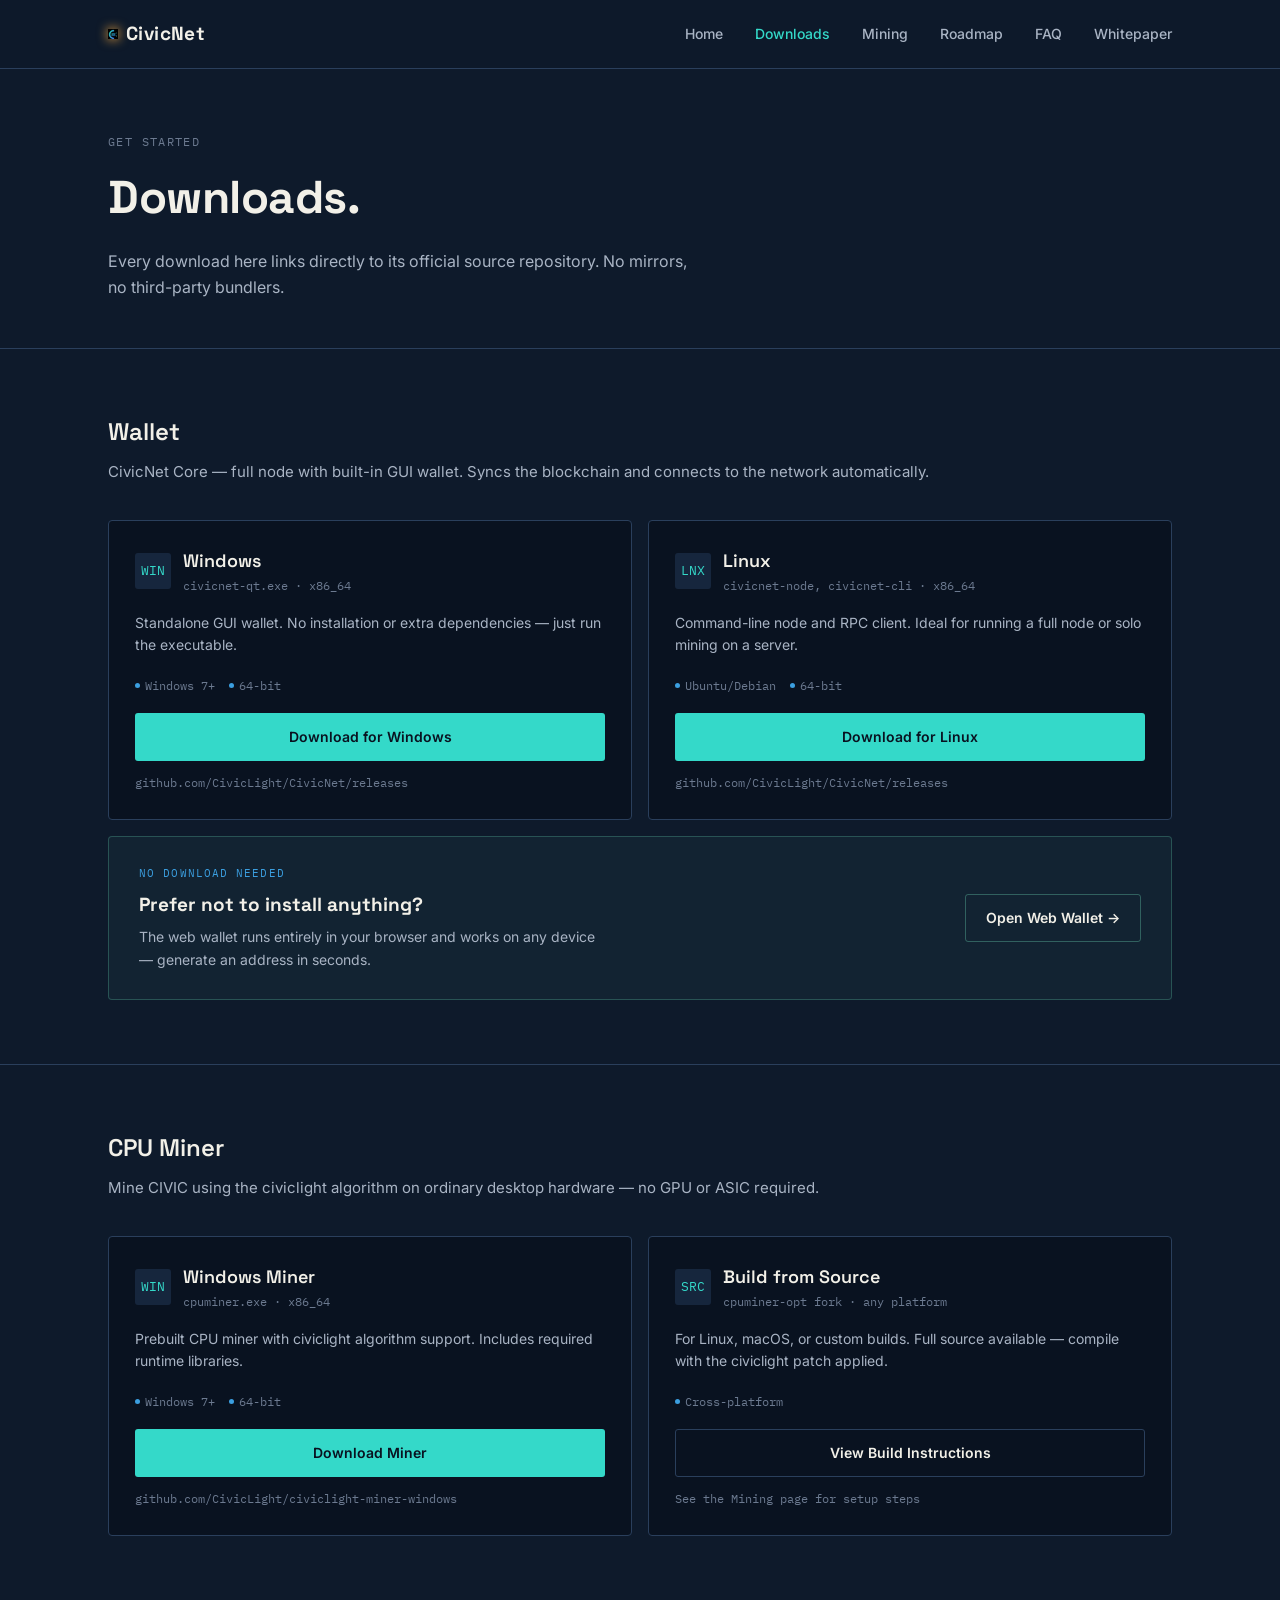
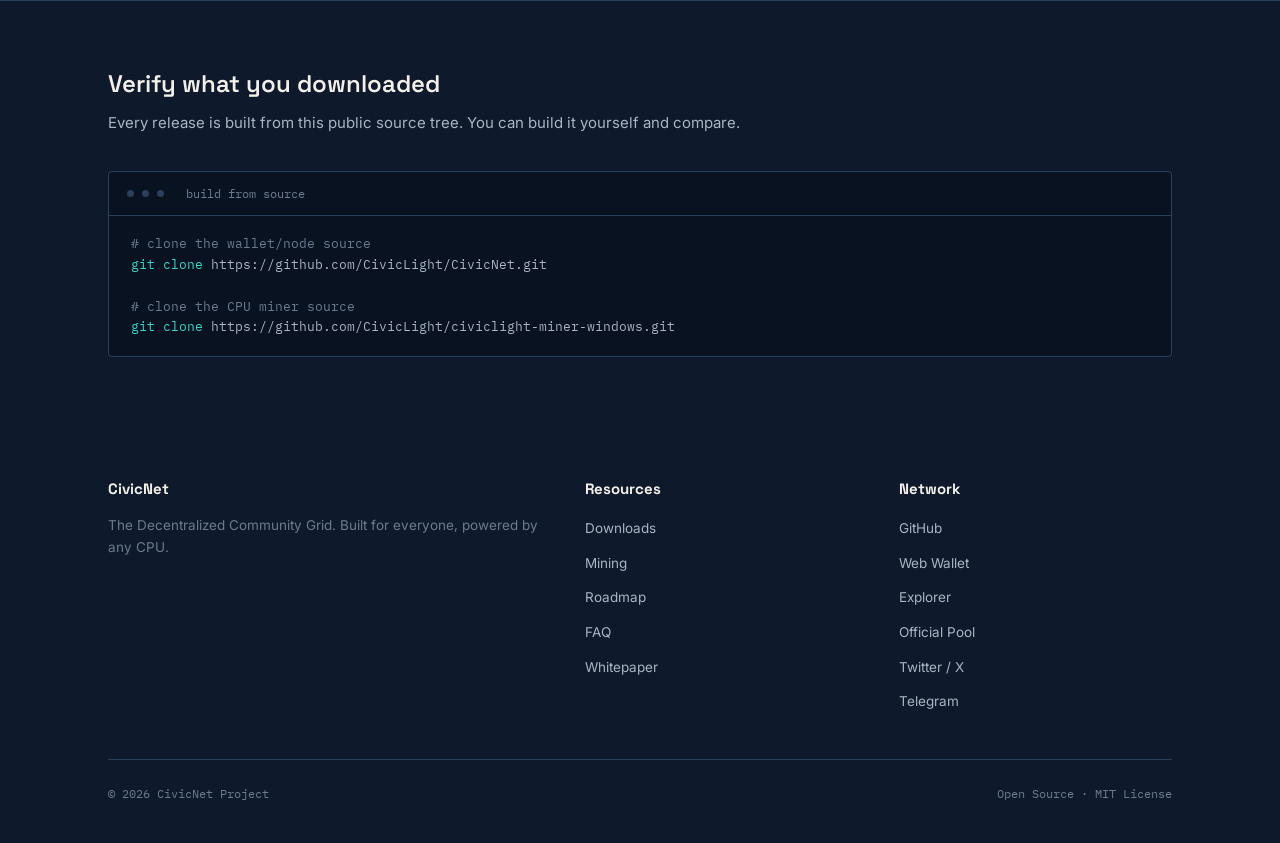
==== commit 17c34733: "Update downloads.html" ====
--- a/downloads.html
+++ b/downloads.html
@@ -306,6 +306,7 @@
           <li><a href="mining.html">Mining</a></li>
           <li><a href="roadmap.html">Roadmap</a></li>
           <li><a href="faq.html">FAQ</a></li>
+          <li><a href="whitepaper.html">Whitepaper</a></li>
         </ul>
       </div>
       <div>
